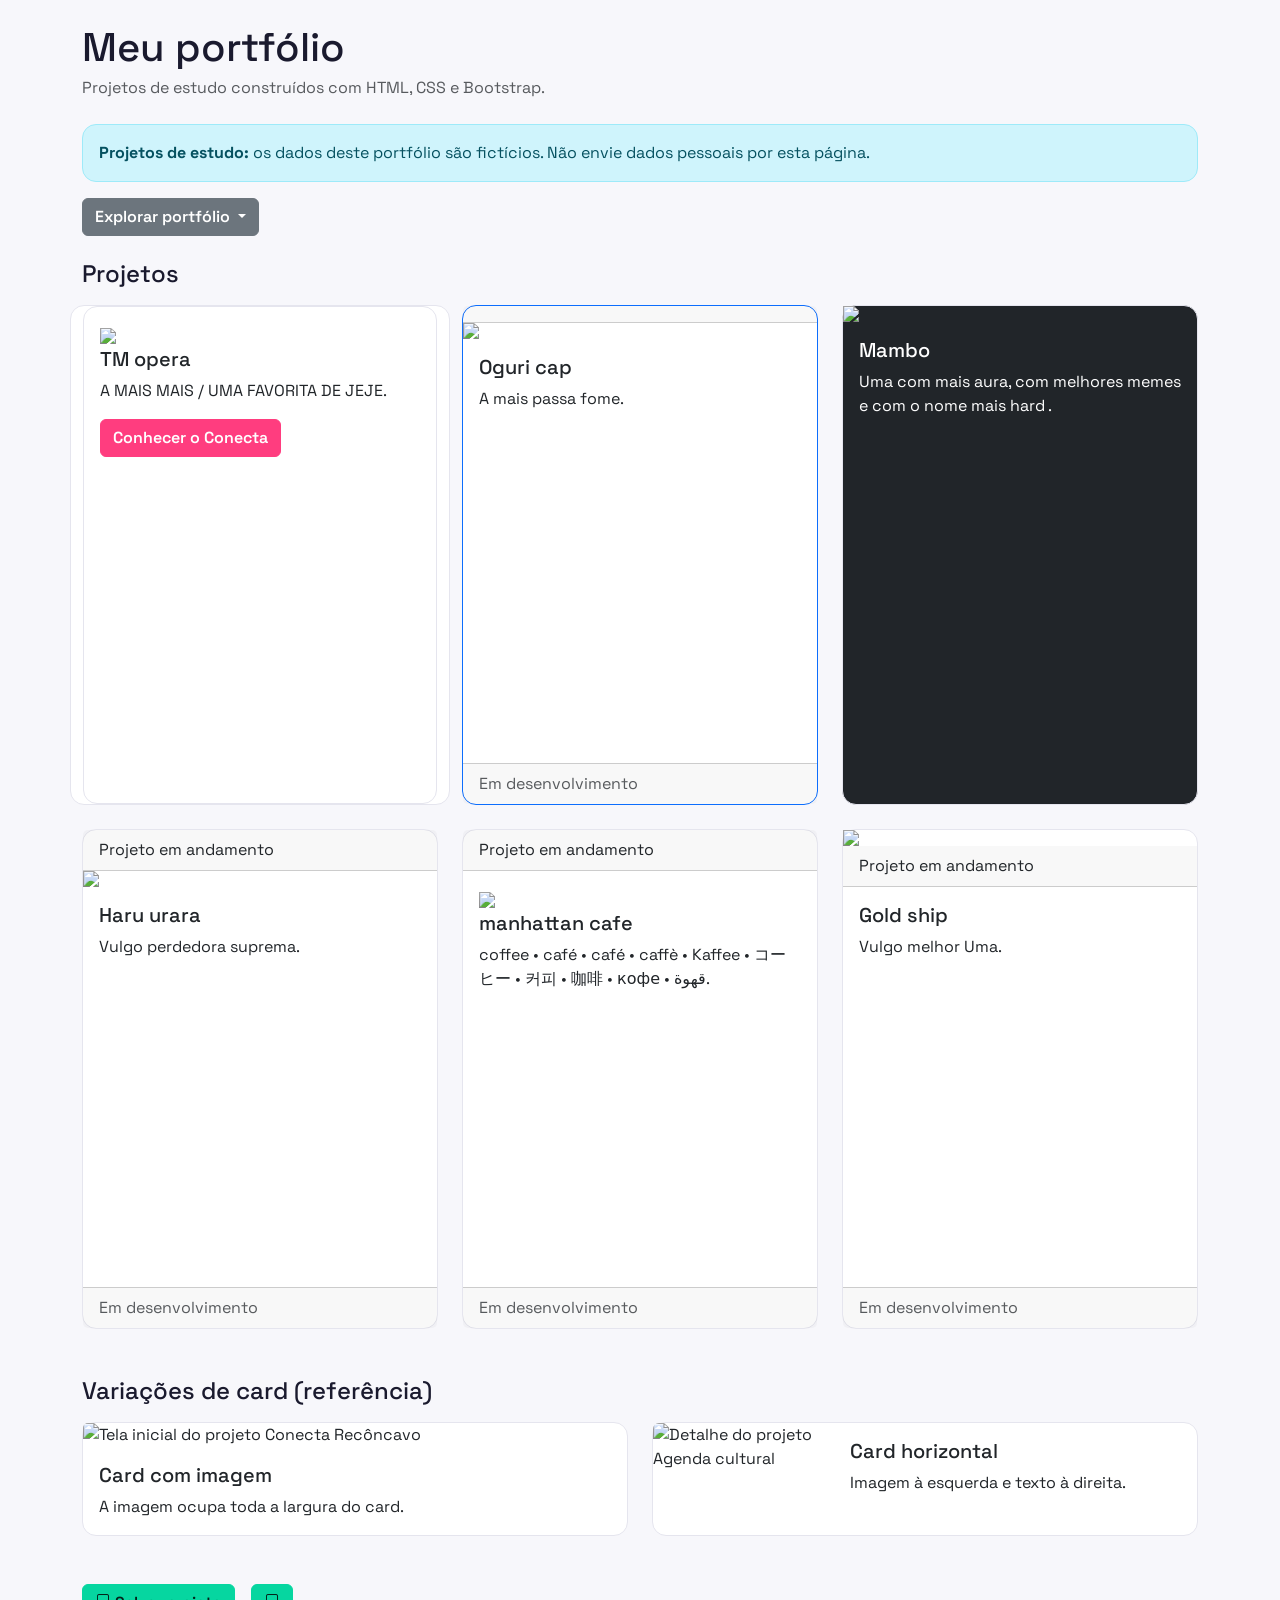
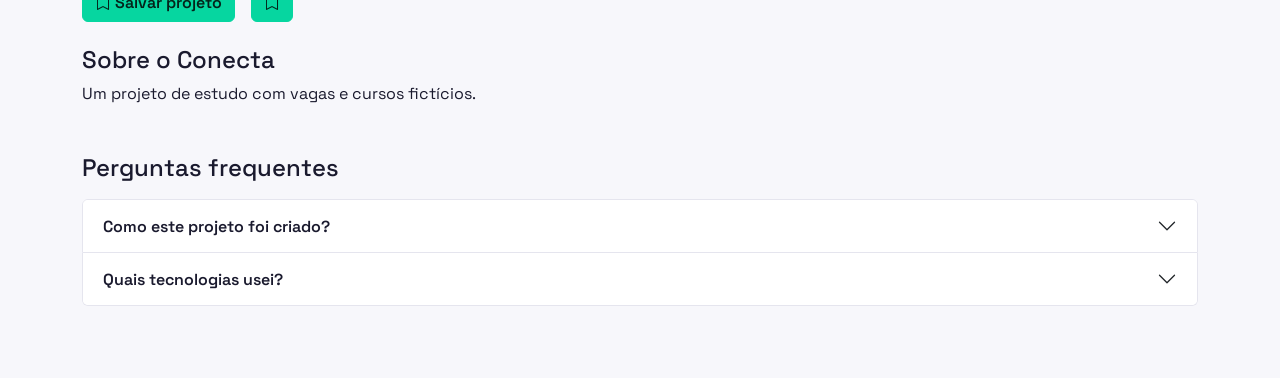
==== tt/index.html @ 2cc1c529 "garotas cavalos" ====
<!doctype html>
<html lang="pt-BR">
<head>
  <meta charset="utf-8">
  <meta name="viewport" content="width=device-width, initial-scale=1">
  <title>Meu portfólio</title>

  <link rel="stylesheet"
    href="https://cdn.jsdelivr.net/npm/bootstrap@5.3.8/dist/css/bootstrap.min.css">

  <link rel="stylesheet"
 
  href="https://cdn.jsdelivr.net/npm/bootstrap-icons@1.13.1/font/bootstrap-icons.min.css">

  <link rel="stylesheet"
    href="styles.css">

</head>
<body>

  <main class="container py-4">

  
    <header class="mb-4">
      <h1 class="mb-1">Meu portfólio</h1>
      <p class="text-body-secondary mb-0">
        Projetos de estudo construídos com HTML, CSS e Bootstrap.
      </p>
    </header>

    <div class="alert alert-info">
      <strong>Projetos de estudo:</strong> os dados deste portfólio são fictícios.
      Não envie dados pessoais por esta página.
    </div>

 
    <div class="dropdown my-3">
      <button class="btn btn-secondary dropdown-toggle" type="button"
        data-bs-toggle="dropdown" aria-expanded="false">
        Explorar portfólio
      </button>
      <ul class="dropdown-menu">
        <li><a class="dropdown-item" href="#conecta">Projetos</a></li>
        <li><a class="dropdown-item" href="#faq">Perguntas frequentes</a></li>
      </ul>
    </div>

    <section id="projetos" class="my-4">
      <h2 class="h4 mb-3">Projetos</h2>

      <div class="row row-cols-1 row-cols-md-3 g-4">

        <div class="col card">
          <article class="card ">
            <div class="card-body">
                <img src="https://encrypted-tbn0.gstatic.com/images?q=tbn:ANd9GcRYYcsQ9WPT4tFU7EFvQrGWslGWYkTkrZCKXCiZ3KG4Dg&s=10">
              <h3 class="card-title h5">TM opera </h3>
              <p class="card-text">A MAIS MAIS / UMA FAVORITA DE JEJE.</p>
              <a href="#conecta" class="btn btn-primary">Conhecer o Conecta</a>
            </div>
          </article>
        </div>

        <div class="col">
          
          <article class="card h-100 border-primary">
            <div class="card-header"></div>
            <img src="https://encrypted-tbn0.gstatic.com/images?q=tbn:ANd9GcQnnMjRgQhfiOX4RXxzhyXV3HCU3xenOvKzAqeepp5ZeQ&s=10">
            <div class="card-body">
              <h3 class="card-title h5">Oguri cap</h3>
              <p class="card-text">A mais passa fome.</p>
            </div>
            <div class="card-footer text-body-secondary">Em desenvolvimento</div>
          </article>
        </div>

        <div class="col">
        
          <article class="card h-100 text-bg-dark">
            <img src="https://encrypted-tbn0.gstatic.com/images?q=tbn:ANd9GcRo_Lv4a7NMJmTacYooD2ncrY-epucH_zIzCuhioKz9_g&s=10">
            <div class="card-body">
              <h3 class="card-title h5">Mambo</h3>
              <p class="card-text">Uma com mais aura, com melhores memes e com o nome mais hard .</p>
            </div>
          </article>
        </div>

        <div class="col">
          
          <article class="card">
            <div class="card-header">Projeto em andamento</div>
            <img src="https://encrypted-tbn0.gstatic.com/images?q=tbn:ANd9GcRSaSDDXE2Llb73g_C3Oxou7xpOlPP2eh5qn5qhDM9s7w&s=10">
            <div class="card-body">
              <h3 class="card-title h5">Haru urara</h3>
              <p class="card-text">Vulgo perdedora suprema.</p>
            </div>
            <div class="card-footer text-body-secondary">Em desenvolvimento</div>
          </article>
        </div>



        <div class="col">
          
          <article class="card">
            <div class="card-header">Projeto em andamento</div>
            <div class="card-body">
              <img src="https://encrypted-tbn0.gstatic.com/images?q=tbn:ANd9GcQtWuO3412Zgvpk6qMEBZnzxPdRGwaY6drHGyM8_HlfEQ&s=10">  
              <h3 class="card-title h5">manhattan cafe</h3>
              <p class="card-text">coffee • café • café • caffè • Kaffee • コーヒー • 커피 • 咖啡 • кофе • قهوة.</p>
            </div>
            <div class="card-footer text-body-secondary">Em desenvolvimento</div>
          </article>
        </div>


        <div class="col">
          
          <article class="card">
            <img src="https://encrypted-tbn0.gstatic.com/images?q=tbn:ANd9GcS6cS84zo75n4wlMNNaWHfUg1D83Hl1X9kpplGe2ozB3Q&s=10">
            <div class="card-header">Projeto em andamento</div>
            <div class="card-body">
              <h3 class="card-title h5">Gold ship</h3>
              <p class="card-text">Vulgo melhor Uma.</p>
            </div>
            <div class="card-footer text-body-secondary">Em desenvolvimento</div>
          </article>
        </div>
      </div>
    </section>

    <section class="my-5">
      <h2 class="h4 mb-3">Variações de card (referência)</h2>


      
      <div class="row row-cols-1 row-cols-lg-2 g-4">

        <div class="col">
          <article class="card h-100">
         
            
            <img src="https://placehold.co/600x300/6f42c1/ffffff?text=Projeto"
              class="card-img-top" alt="Tela inicial do projeto Conecta Recôncavo">
            <div class="card-body">
              <h3 class="card-title h5">Card com imagem</h3>
              <p class="card-text">A imagem ocupa toda a largura do card.</p>
            </div>
          </article>
        </div>

        
        <div class="col">
          <article class="card h-100">
            <div class="row g-0">
           
              <div class="col-md-4">
                <img src="https://placehold.co/400x400/0d6efd/ffffff?text=Img"
                  class="img-fluid rounded-start h-100 object-fit-cover"
                  alt="Detalhe do projeto Agenda cultural">
              </div>
              <div class="col-md-8">
                <div class="card-body">
                  <h3 class="card-title h5">Card horizontal</h3>
                  <p class="card-text">Imagem à esquerda e texto à direita.</p>
                </div>
              </div>
            </div>
          </article>
        </div>

      </div>
    </section>

    
    <div class="d-flex flex-column flex-sm-row gap-3 my-4">
      <button id="salvar" type="button" class="btn btn-success">
        <i class="bi bi-bookmark" aria-hidden="true"></i>
        Salvar projeto
      </button>
      <button type="button" class="btn btn-success" aria-label="Salvar projeto">
        <i class="bi bi-bookmark" aria-hidden="true"></i>
      </button>
    </div>

    <section id="conecta" class="my-4">
      <h2 class="h4">Sobre o Conecta</h2>
      <p class="mb-0">Um projeto de estudo com vagas e cursos fictícios.</p>
    </section>

  
    <section id="faq" class="my-5">
      <h2 class="h4 mb-3">Perguntas frequentes</h2>

      <div class="accordion" id="perguntas">

        <div class="accordion-item">
          <h3 class="accordion-header">
            <button class="accordion-button collapsed" type="button"
              data-bs-toggle="collapse" data-bs-target="#resposta1"
              aria-expanded="false" aria-controls="resposta1">
              Como este projeto foi criado?
            </button>
          </h3>
          <div id="resposta1" class="accordion-collapse collapse"
            data-bs-parent="#perguntas">
            <div class="accordion-body">Com HTML, CSS e Bootstrap.</div>
          </div>
        </div>

        <div class="accordion-item">
          <h3 class="accordion-header">
            <button class="accordion-button collapsed" type="button"
              data-bs-toggle="collapse" data-bs-target="#resposta2"
              aria-expanded="false" aria-controls="resposta2">
              Quais tecnologias usei?
            </button>
          </h3>
          <div id="resposta2" class="accordion-collapse collapse"
            data-bs-parent="#perguntas">
            <div class="accordion-body">HTML, CSS e Bootstrap.</div>
          </div>
        </div>

      </div>
    </section>

  </main>


  <script src="https://cdn.jsdelivr.net/npm/bootstrap@5.3.8/dist/js/bootstrap.bundle.min.js"></script>
  <script src="app.js"></script>
</body>
</html>
---- tt/styles.css ----
@import url('https://fonts.googleapis.com/css2?family=Space+Grotesk:wght@400;500;600;700&family=JetBrains+Mono:wght@400;600&display=swap');


:root {
  --cor-roxo:     #2D1B69;
  --cor-magenta:  #FF3D7F;
  --cor-amarelo:  #FFC857;
  --cor-verde:    #06D6A0;
  --cor-tinta:    #0F0A2E;

  --papel:        #F7F7FB;   /* fundo da página          */
  --papel-2:      #F1F0FA;   /* fundo de blocos          */
  --branco:       #FFFFFF;   /* cards                    */
  --linha:        #E5E5EE;   /* divisórias               */
  --texto:        #1A1A2E;   /* título                   */
  --texto-suave:  #5B5B72;   /* corpo                    */

  --raio-md: 14px;
  --raio-lg: 22px;
  --sombra: 0 18px 40px -24px rgba(15, 10, 46, .35);

  --fonte: 'Space Grotesk', system-ui, sans-serif;
  --fonte-mono: 'JetBrains Mono', ui-monospace, monospace;
}

/* ===================================================================
   3. BASE
   =================================================================== */
html {
  /* sem isso os links #ancora param embaixo do cabeçalho fixo */
  scroll-padding-top: 96px;
  scroll-behavior: smooth;
}

body {
  background-color: var(--papel);
  color: var(--texto);
  font-family: var(--fonte);
  -webkit-font-smoothing: antialiased;
}

/* margem extra também nas seções (celular costuma ignorar scroll-padding) */
section[id] { scroll-margin-top: 96px; }

/* ===================================================================
   4. CABEÇALHO FIXO
   position: sticky -> "gruda" no topo ao rolar, sem sair do fluxo.
   z-index alto       -> fica acima dos cards.
   backdrop-filter    -> leve desfoque no que passa por baixo.
   =================================================================== */
.topo {
  position: sticky;
  top: 0;
  z-index: 1030;             /* a navbar do Bootstrap usa 1030 */
  background-color: rgba(247, 247, 251, .88);
  backdrop-filter: blur(10px);
  border-bottom: 1px solid var(--linha);
}

.marca {
  display: inline-flex;
  align-items: center;
  gap: .75rem;
  text-decoration: none;
  color: var(--texto);
  font-weight: 700;
  line-height: 1.1;
}

.marca__icone {
  display: grid;
  place-items: center;       /* centraliza o ícone na caixinha */
  width: 40px;
  height: 40px;
  border-radius: 12px;
  background: var(--cor-roxo);
  color: #fff;
  font-size: 1.1rem;
}

.marca__nome small {
  display: block;            /* joga o subtítulo para a linha de baixo */
  font-family: var(--fonte-mono);
  font-size: .68rem;
  font-weight: 400;
  letter-spacing: .06em;
  text-transform: uppercase;
  color: var(--texto-suave);
}

/* ===================================================================
   SEÇÕES — ritmo vertical
   padding-block cria o respiro entre uma seção e outra; assim eu não
   preciso encher o HTML de classes mt-5/mb-5.
   =================================================================== */
.secao { padding-block: 64px; }

.secao__cabeca {
  display: flex;
  flex-wrap: wrap;           /* no celular quebra linha em vez de estourar */
  align-items: flex-end;
  justify-content: space-between;
  gap: 16px;
  margin-bottom: 32px;
}

.secao__titulo {
  font-size: clamp(1.6rem, 3vw, 2.2rem);
  font-weight: 700;
  letter-spacing: -.02em;
  margin: 0;
}

.eyebrow {
  font-family: var(--fonte-mono);
  font-size: .72rem;
  letter-spacing: .14em;
  text-transform: uppercase;
  color: var(--cor-magenta);
  margin-bottom: .5rem;
}

/* ===================================================================
   APRESENTAÇÃO
   =================================================================== */
.hero {
  margin-top: 32px;
  padding: clamp(24px, 4vw, 56px);   /* cresce conforme a largura da tela */
  border: 1px solid var(--linha);
  border-radius: var(--raio-lg);
  background:
    radial-gradient(900px 380px at 8% -20%, rgba(255, 61, 127, .16), transparent 62%),
    radial-gradient(760px 360px at 95% 0%, rgba(6, 214, 160, .16), transparent 58%),
    var(--papel-2);
}

.hero__titulo {
  font-size: clamp(2rem, 5vw, 3.4rem);
  font-weight: 700;
  line-height: 1.05;
  letter-spacing: -.03em;
}

/* marca-texto do título: cor de fundo + padding desenha o grifo */
.destaque {
  background: linear-gradient(transparent 62%, rgba(255, 200, 87, .75) 62%);
  padding-inline: .1em;
}

.hero__lead {
  max-width: 56ch;           /* largura de leitura confortável */
  margin-top: 1rem;
  font-size: 1.075rem;
  color: var(--texto-suave);
}

/* etiquetas de tecnologia */
.chip {
  display: inline-flex;
  align-items: center;
  gap: .4rem;
  padding: .35rem .75rem;
  border: 1px solid var(--linha);
  border-radius: 999px;
  background: var(--branco);
  font-family: var(--fonte-mono);
  font-size: .74rem;
  color: var(--texto-suave);
}

.chip--magenta { color: #C81E53; border-color: rgba(255, 61, 127, .45); background: rgba(255, 61, 127, .10); }
.chip--verde   { color: #04785A; border-color: rgba(6, 214, 160, .45);  background: rgba(6, 214, 160, .12); }
.chip--roxo    { color: var(--cor-roxo); border-color: rgba(45, 27, 105, .30); background: rgba(45, 27, 105, .08); }
.chip--amarelo { color: #8A6100; border-color: rgba(255, 200, 87, .60); background: rgba(255, 200, 87, .18); }

/* link com setinha que desliza no hover */
.link-seta {
  display: inline-flex;
  align-items: center;
  gap: .4rem;
  font-weight: 600;
  color: var(--cor-magenta);
  text-decoration: none;
}
.link-seta i { transition: transform .18s ease; }
.link-seta:hover i { transform: translateX(4px); }

/* ===================================================================
   5. AJUSTES NO BOOTSTRAP
   Os botões do Bootstrap leem CSS variables próprias. Redefinindo
   --bs-btn-bg / --bs-btn-hover-bg eu troco a cor sem !important.
   =================================================================== */
.btn { --bs-btn-font-weight: 600; }

.btn-primary {
  --bs-btn-bg: var(--cor-magenta);
  --bs-btn-border-color: var(--cor-magenta);
  --bs-btn-hover-bg: #E0265F;
  --bs-btn-hover-border-color: #E0265F;
  --bs-btn-active-bg: #C81E53;
  --bs-btn-active-border-color: #C81E53;
  --bs-btn-disabled-bg: var(--cor-magenta);
  --bs-btn-disabled-border-color: var(--cor-magenta);
  --bs-btn-focus-shadow-rgb: 255, 61, 127;
}

.btn-success {
  --bs-btn-color: #04241B;
  --bs-btn-bg: var(--cor-verde);
  --bs-btn-border-color: var(--cor-verde);
  --bs-btn-hover-color: #04241B;
  --bs-btn-hover-bg: #05BD8D;
  --bs-btn-hover-border-color: #05BD8D;
  --bs-btn-active-color: #04241B;
  --bs-btn-active-bg: #04A67C;
  --bs-btn-active-border-color: #04A67C;
  --bs-btn-focus-shadow-rgb: 6, 214, 160;
}

.alert { border-radius: var(--raio-md); }
.alerta-aviso { max-width: 900px; margin-inline: auto; }


/* ===================================================================
   CARDS DE PROJETO
   .h-100 no HTML + overflow hidden + altura fixa da imagem garantem
   que todos os cards tenham a mesma altura dentro da linha.
   =================================================================== */
.card {
  border: 1px solid var(--linha);
  border-radius: var(--raio-md);
  background: var(--branco);
}

/* card do "quem sou eu", na apresentação */
.cartao-perfil {
  overflow: hidden;
  box-shadow: var(--sombra);
}

.cartao-perfil .card-img-top {
  aspect-ratio: 16 / 10;
  object-fit: cover;
}

.card-projeto {
  overflow: hidden;          /* corta a imagem nos cantos arredondados */
  transition: transform .2s ease, box-shadow .2s ease, border-color .2s ease;
}

.card-projeto:hover {
  transform: translateY(-6px);   /* "levanta" o card */
  box-shadow: var(--sombra);
  border-color: rgba(45, 27, 105, .28);
}

/* mesma proporção de imagem em todos os cards */
.card-projeto .card-img-top {
  aspect-ratio: 16 / 10;
  object-fit: cover;         /* preenche a área sem distorcer */
}

.card-projeto .card-header {
  background: transparent;
  border-bottom: 1px solid var(--linha);
  padding: .65rem .9rem;
}

.card-projeto .card-footer {
  background: transparent;
  border-top: 1px solid var(--linha);
  font-size: .82rem;
  color: var(--texto-suave);
}

/* o card em destaque ganha uma borda colorida */
.card-projeto.destaque {
  border: 2px solid var(--cor-magenta);
  box-shadow: 0 0 0 4px rgba(255, 61, 127, .10);
}

/* selos do cabeçalho do card */
.badge-selo {
  display: inline-flex;
  align-items: center;
  gap: .35rem;
  padding: .25rem .6rem;
  border: 1px solid rgba(255, 61, 127, .45);
  border-radius: 999px;
  background: rgba(255, 61, 127, .10);
  color: #C81E53;
  font-family: var(--fonte-mono);
  font-size: .7rem;
  font-weight: 600;
}
.badge-selo--verde   { color: #04785A; border-color: rgba(6, 214, 160, .45); background: rgba(6, 214, 160, .12); }
.badge-selo--roxo    { color: var(--cor-roxo); border-color: rgba(45, 27, 105, .30); background: rgba(45, 27, 105, .08); }
.badge-selo--amarelo { color: #8A6100; border-color: rgba(255, 200, 87, .60); background: rgba(255, 200, 87, .18); }
.badge-selo--claro   { color: #fff; border-color: rgba(255, 255, 255, .35); background: rgba(255, 255, 255, .16); }

/* botão só de ícone dentro do card */
.icone-acao {
  --bs-btn-color: var(--texto-suave);
  --bs-btn-hover-color: var(--cor-magenta);
  padding: .15rem .35rem;
  line-height: 1;
  text-decoration: none;     /* tira o sublinhado do .btn-link */
}
.icone-acao--claro { --bs-btn-color: #fff; --bs-btn-hover-color: var(--cor-amarelo); }

/* card escuro (Meu Bairro) */
.card-projeto.text-bg-dark .card-header { border-bottom-color: rgba(255, 255, 255, .14); }
.card-projeto.text-bg-dark .card-title { color: #fff; }

/* ===================================================================
   LISTAS COM ÍCONES
   list-style: none tira as bolinhas; o ícone entra pelo <i> no HTML.
   =================================================================== */
.lista-icones {
  list-style: none;
  padding: 0;
  margin: 0;
  display: grid;
  gap: .75rem;
}

.lista-icones li {
  display: flex;
  align-items: flex-start;   /* ícone não desce quando o texto tem 2 linhas */
  gap: .6rem;
  color: var(--texto-suave);
}

.lista-icones i { color: var(--cor-magenta); line-height: 1.5; }

/* duas colunas a partir de 576px (celular grande) */
@media (min-width: 576px) {
  .lista-icones--2col { grid-template-columns: repeat(2, minmax(0, 1fr)); }
}

/* ===================================================================
   DETALHE DO PROJETO (card horizontal)
   =================================================================== */
.card-detalhe {
  overflow: hidden;
  border-radius: var(--raio-lg);
}

.detalhe__img {
  width: 100%;
  height: 100%;
  min-height: 260px;
  object-fit: cover;
  display: block;
}

/* ===================================================================
   SOBRE / HABILIDADES
   =================================================================== */
.texto-grande {
  font-size: 1.075rem;
  color: var(--texto-suave);
}

.card-habilidades .card-header {
  background: var(--cor-roxo);
  color: #fff;
  border-bottom: 0;
  font-weight: 600;
}

.card-habilidades .list-group-item {
  border-color: var(--linha);
  padding-block: .85rem;
}


/* ===================================================================
   ACCORDION
   O componente já vem pronto; aqui eu só troco as cores para combinar
   com o resto da página.
   =================================================================== */
.accordion { --bs-accordion-border-color: var(--linha); }

.accordion-button {
  font-weight: 600;
  color: var(--texto);
  background: var(--branco);
}

.accordion-button:not(.collapsed) {
  background: rgba(45, 27, 105, .06);
  color: var(--cor-roxo);
  box-shadow: none;
}

.accordion-button:focus {
  box-shadow: 0 0 0 3px rgba(255, 61, 127, .28);
}

.accordion-body { color: var(--texto-suave); }

.accordion-body code {
  font-family: var(--fonte-mono);
  color: var(--cor-magenta);
  background: rgba(255, 61, 127, .08);
  padding: .05rem .3rem;
  border-radius: 6px;
}

/* ===================================================================
   CHAMADA FINAL (contato)
   background aqui sobrescreve o branco definido em .card, porque
   aparece depois no arquivo.
   =================================================================== */
.card-contato {
  border: 0;
  border-radius: var(--raio-lg);
  overflow: hidden;
  color: #E8E6F5;
  background:
    radial-gradient(600px 300px at 85% 10%, rgba(255, 61, 127, .45), transparent 60%),
    linear-gradient(135deg, var(--cor-roxo), var(--cor-tinta));
}

.card-contato h2 { color: #fff; }

.card-contato__icone {
  display: grid;
  place-items: center;
  width: 64px;
  height: 64px;
  margin-inline: auto;
  border-radius: 20px;
  background: rgba(255, 255, 255, .14);
  color: var(--cor-amarelo);
  font-size: 1.6rem;
}

/* ===================================================================
   RODAPÉ
   =================================================================== */
.rodape {
  margin-top: 32px;
  padding-block: 56px 32px;
  background: var(--cor-tinta);
  color: #C9C6E0;
}

.rodape__marca {
  display: flex;
  align-items: center;
  gap: .5rem;
  margin-bottom: .35rem;
  color: #fff;
  font-weight: 700;
}

.rodape__marca i { color: var(--cor-magenta); }

.rodape__texto,
.rodape__mini { color: #9D9AB8; font-size: .9rem; }

.rodape__link {
  color: #C9C6E0;
  text-decoration: none;
  margin-inline: .35rem;
}

.rodape__link:hover { color: #fff; text-decoration: underline; }

.rodape__social a {
  display: inline-grid;
  place-items: center;
  width: 40px;
  height: 40px;
  margin-left: .5rem;
  border: 1px solid rgba(255, 255, 255, .18);
  border-radius: 12px;
  color: #fff;
  text-decoration: none;
  transition: background-color .18s ease, border-color .18s ease;
}

.rodape__social a:hover {
  background: rgba(255, 255, 255, .12);
  border-color: var(--cor-magenta);
}

.rodape__linha {
  margin-block: 28px;
  border-color: rgba(255, 255, 255, .14);
  opacity: 1;
}

.rodape__mini a { color: var(--cor-amarelo); }

/* ===================================================================
   6. RESPONSIVIDADE
   Só o que o Bootstrap não resolve sozinho. As colunas (col-lg-*) já
   se empilham sozinhas abaixo de 992px.
   =================================================================== */
@media (max-width: 575.98px) {
  .secao { padding-block: 44px; }
  .hero { border-radius: var(--raio-md); }
  .marca__nome small { display: none; }   /* economiza espaço no topo */
}

/* respeita quem pediu menos animação no sistema operacional */
@media (prefers-reduced-motion: reduce) {
  html { scroll-behavior: auto; }
  *, *::before, *::after {
    transition: none !important;
    animation: none !important;
  }
  .card-projeto:hover { transform: none; }
}

.card{
height:500px;

}


.card:hover{
transform: scale(1.05);
box-shadow:0 0 20px
rgba(0, 225, 225, 0.5);
}
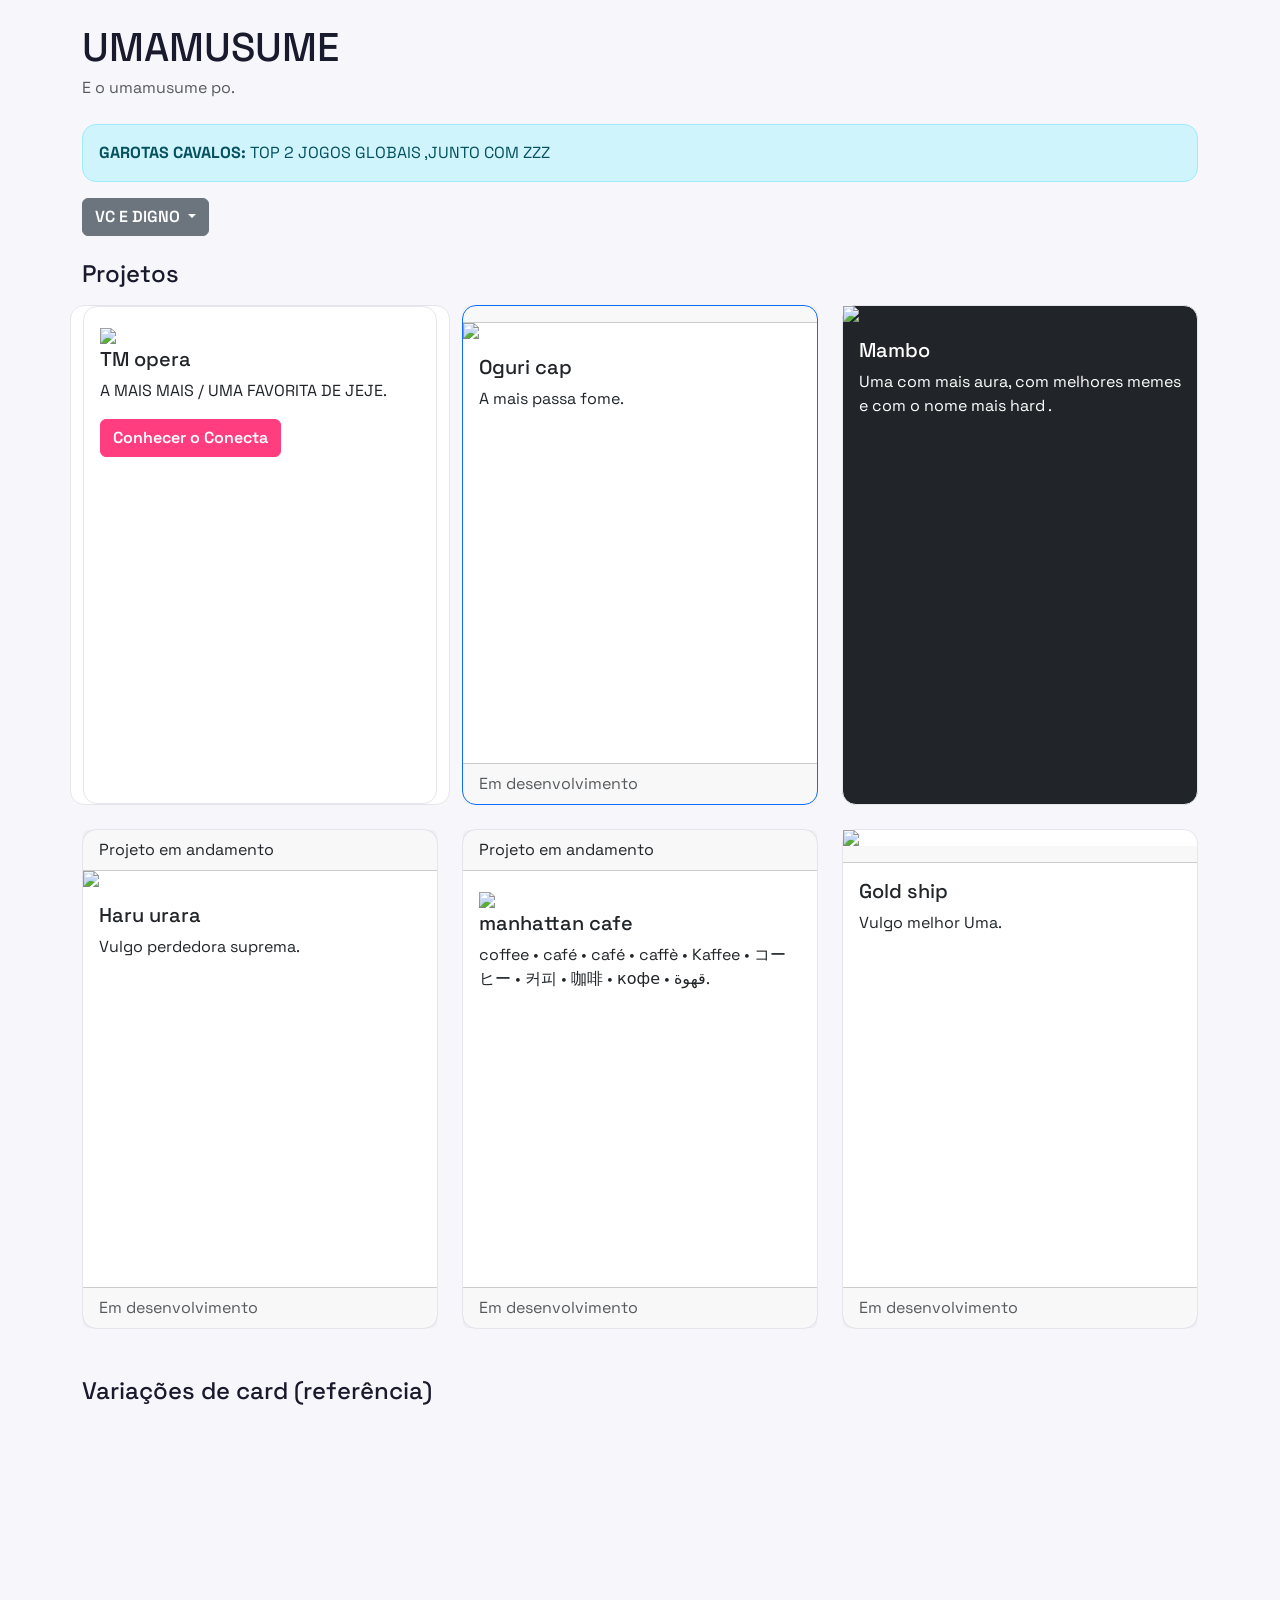
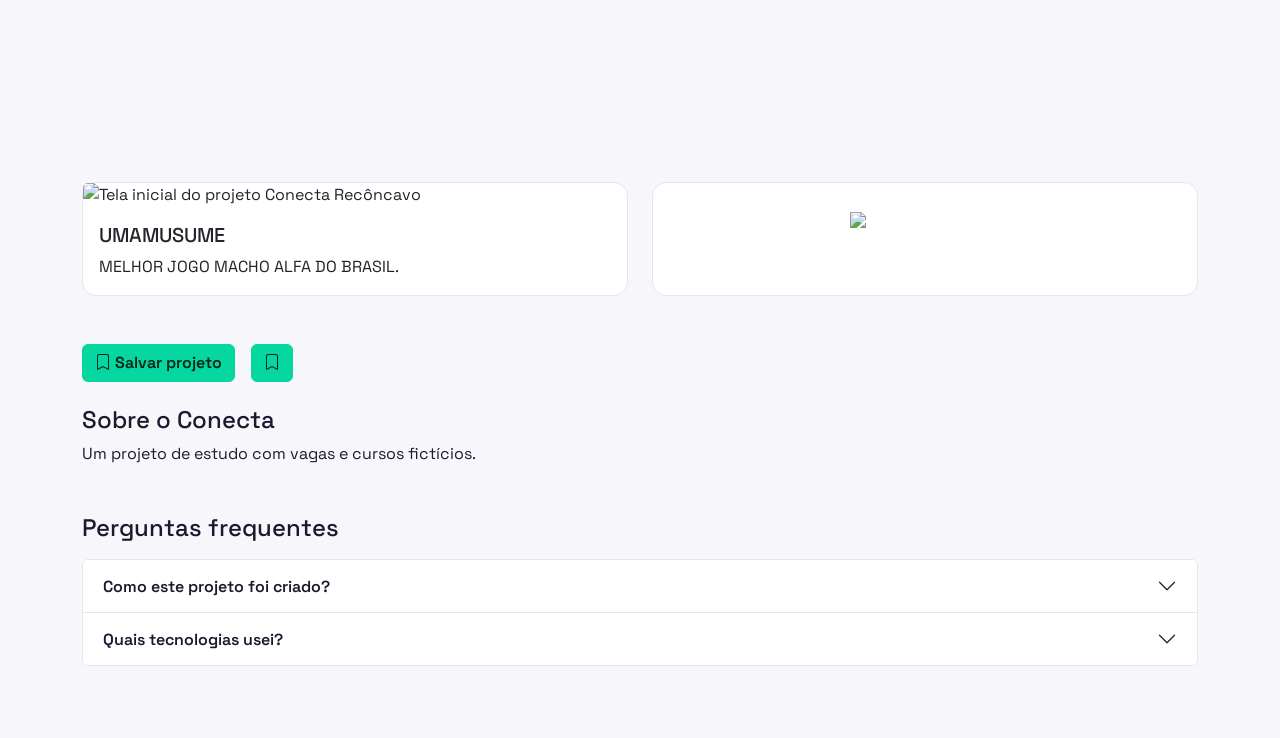
==== commit 43d2b73e: "Mambo MUHEHEHEHEHEH" ====
--- a/tt/index.html
+++ b/tt/index.html
@@ -3,7 +3,7 @@
 <head>
   <meta charset="utf-8">
   <meta name="viewport" content="width=device-width, initial-scale=1">
-  <title>Meu portfólio</title>
+  <title>portfólio do jogo mais alfa que existe</title>
 
   <link rel="stylesheet"
     href="https://cdn.jsdelivr.net/npm/bootstrap@5.3.8/dist/css/bootstrap.min.css">
@@ -22,22 +22,21 @@
 
   
     <header class="mb-4">
-      <h1 class="mb-1">Meu portfólio</h1>
+      <h1 class="mb-1">UMAMUSUME</h1>
       <p class="text-body-secondary mb-0">
-        Projetos de estudo construídos com HTML, CSS e Bootstrap.
+    E o umamusume po.
       </p>
     </header>
 
     <div class="alert alert-info">
-      <strong>Projetos de estudo:</strong> os dados deste portfólio são fictícios.
-      Não envie dados pessoais por esta página.
+      <strong>GAROTAS CAVALOS:</strong> TOP 2 JOGOS GLOBAIS ,JUNTO COM ZZZ
     </div>
 
  
     <div class="dropdown my-3">
       <button class="btn btn-secondary dropdown-toggle" type="button"
         data-bs-toggle="dropdown" aria-expanded="false">
-        Explorar portfólio
+        VC E DIGNO
       </button>
       <ul class="dropdown-menu">
         <li><a class="dropdown-item" href="#conecta">Projetos</a></li>
@@ -118,7 +117,7 @@
           
           <article class="card">
             <img src="https://encrypted-tbn0.gstatic.com/images?q=tbn:ANd9GcS6cS84zo75n4wlMNNaWHfUg1D83Hl1X9kpplGe2ozB3Q&s=10">
-            <div class="card-header">Projeto em andamento</div>
+            <div class="card-header"></div>
             <div class="card-body">
               <h3 class="card-title h5">Gold ship</h3>
               <p class="card-text">Vulgo melhor Uma.</p>
@@ -132,7 +131,7 @@
     <section class="my-5">
       <h2 class="h4 mb-3">Variações de card (referência)</h2>
 
-
+<br><br><br><br><br><br><br><br><br><br><br><br><br><br><br>
       
       <div class="row row-cols-1 row-cols-lg-2 g-4">
 
@@ -140,11 +139,11 @@
           <article class="card h-100">
          
             
-            <img src="https://placehold.co/600x300/6f42c1/ffffff?text=Projeto"
+            <img src="https://encrypted-tbn0.gstatic.com/images?q=tbn:ANd9GcQ7Gl2Nh3MdbLqIbHl5CluyqQHrCY6k_suRiHe_q0vuHw&s=10"
               class="card-img-top" alt="Tela inicial do projeto Conecta Recôncavo">
             <div class="card-body">
-              <h3 class="card-title h5">Card com imagem</h3>
-              <p class="card-text">A imagem ocupa toda a largura do card.</p>
+              <h3 class="card-title h5">UMAMUSUME</h3>
+              <p class="card-text">MELHOR JOGO MACHO ALFA DO BRASIL.</p>
             </div>
           </article>
         </div>
@@ -155,14 +154,13 @@
             <div class="row g-0">
            
               <div class="col-md-4">
-                <img src="https://placehold.co/400x400/0d6efd/ffffff?text=Img"
-                  class="img-fluid rounded-start h-100 object-fit-cover"
-                  alt="Detalhe do projeto Agenda cultural">
+       
               </div>
               <div class="col-md-8">
                 <div class="card-body">
-                  <h3 class="card-title h5">Card horizontal</h3>
-                  <p class="card-text">Imagem à esquerda e texto à direita.</p>
+                  <h3 class="card-title h5"></h3>
+                  <img src="https://encrypted-tbn0.gstatic.com/images?q=tbn:ANd9GcTRfROC1jO0VtxAFhXkqC1v-NtdAlB1aEgUa5O5XxRKTg&s=10">
+                  <p class="card-text"></p>
                 </div>
               </div>
             </div>
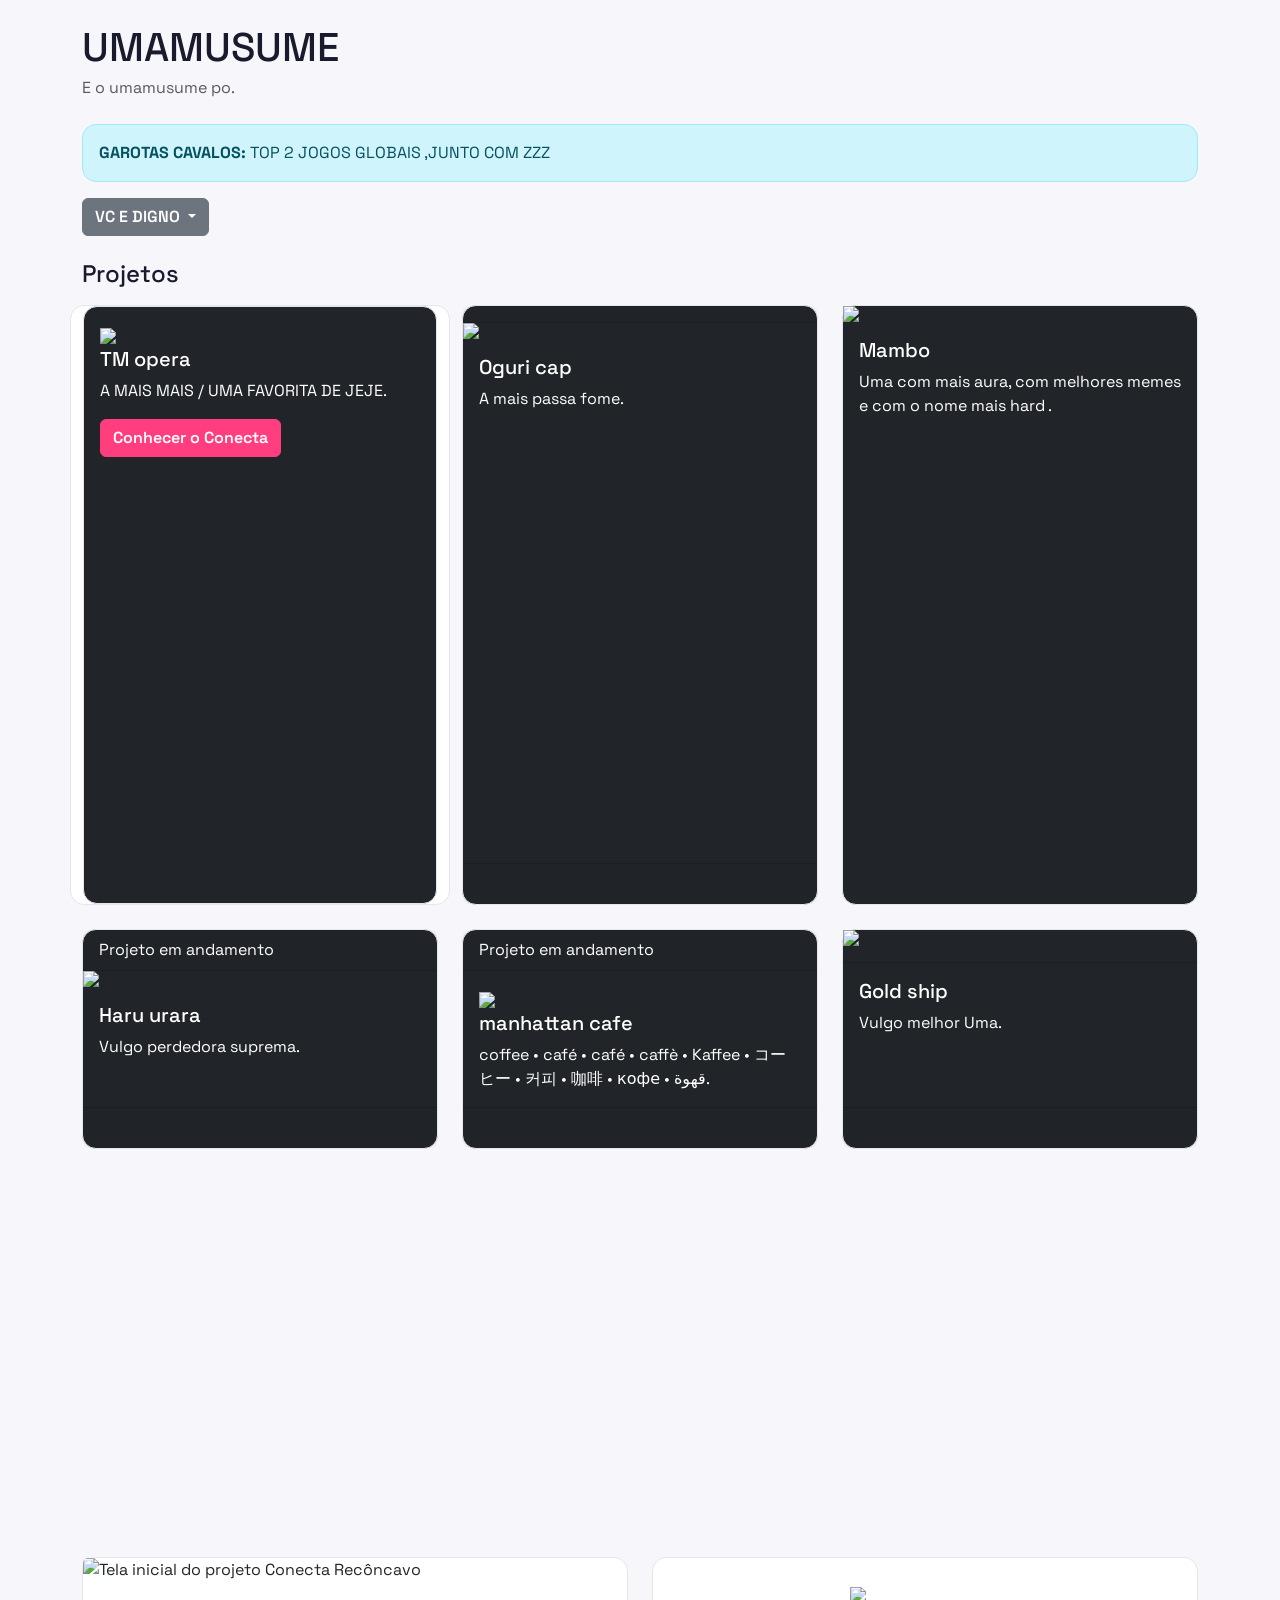
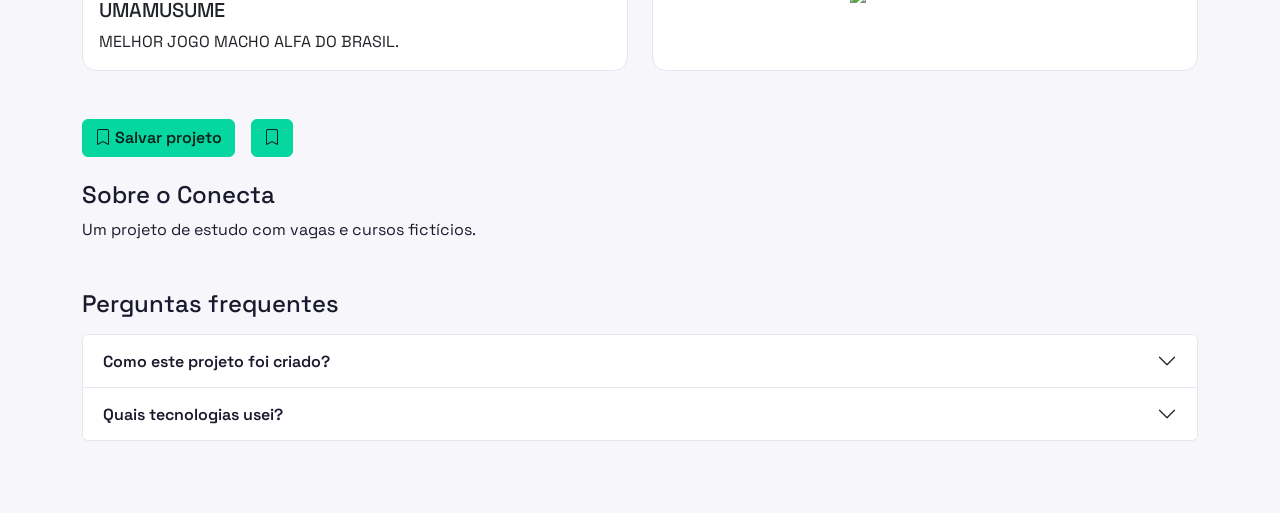
==== commit d55b82a0: "mambos e irman" ====
--- a/tt/index.html
+++ b/tt/index.html
@@ -50,7 +50,7 @@
       <div class="row row-cols-1 row-cols-md-3 g-4">
 
         <div class="col card">
-          <article class="card ">
+           <article class="card h-100 text-bg-dark">
             <div class="card-body">
                 <img src="https://encrypted-tbn0.gstatic.com/images?q=tbn:ANd9GcRYYcsQ9WPT4tFU7EFvQrGWslGWYkTkrZCKXCiZ3KG4Dg&s=10">
               <h3 class="card-title h5">TM opera </h3>
@@ -62,7 +62,7 @@
 
         <div class="col">
           
-          <article class="card h-100 border-primary">
+           <article class="card h-100 text-bg-dark">
             <div class="card-header"></div>
             <img src="https://encrypted-tbn0.gstatic.com/images?q=tbn:ANd9GcQnnMjRgQhfiOX4RXxzhyXV3HCU3xenOvKzAqeepp5ZeQ&s=10">
             <div class="card-body">
@@ -86,7 +86,7 @@
 
         <div class="col">
           
-          <article class="card">
+            <article class="card h-100 text-bg-dark">
             <div class="card-header">Projeto em andamento</div>
             <img src="https://encrypted-tbn0.gstatic.com/images?q=tbn:ANd9GcRSaSDDXE2Llb73g_C3Oxou7xpOlPP2eh5qn5qhDM9s7w&s=10">
             <div class="card-body">
@@ -101,7 +101,7 @@
 
         <div class="col">
           
-          <article class="card">
+           <article class="card h-100 text-bg-dark">
             <div class="card-header">Projeto em andamento</div>
             <div class="card-body">
               <img src="https://encrypted-tbn0.gstatic.com/images?q=tbn:ANd9GcQtWuO3412Zgvpk6qMEBZnzxPdRGwaY6drHGyM8_HlfEQ&s=10">  
@@ -115,7 +115,7 @@
 
         <div class="col">
           
-          <article class="card">
+           <article class="card h-100 text-bg-dark">
             <img src="https://encrypted-tbn0.gstatic.com/images?q=tbn:ANd9GcS6cS84zo75n4wlMNNaWHfUg1D83Hl1X9kpplGe2ozB3Q&s=10">
             <div class="card-header"></div>
             <div class="card-body">
@@ -129,7 +129,7 @@
     </section>
 
     <section class="my-5">
-      <h2 class="h4 mb-3">Variações de card (referência)</h2>
+      <h2 class="h4 mb-3"></h2>
 
 <br><br><br><br><br><br><br><br><br><br><br><br><br><br><br>
       
--- a/tt/styles.css
+++ b/tt/styles.css
@@ -519,7 +519,7 @@
 }
 
 .card{
-height:500px;
+height:600px;
 
 }
 
@@ -527,6 +527,6 @@
 .card:hover{
 transform: scale(1.05);
 box-shadow:0 0 20px
-rgba(0, 225, 225, 0.5);
-}
-
+rgba(93, 2, 168, 0.5);
+}
+
